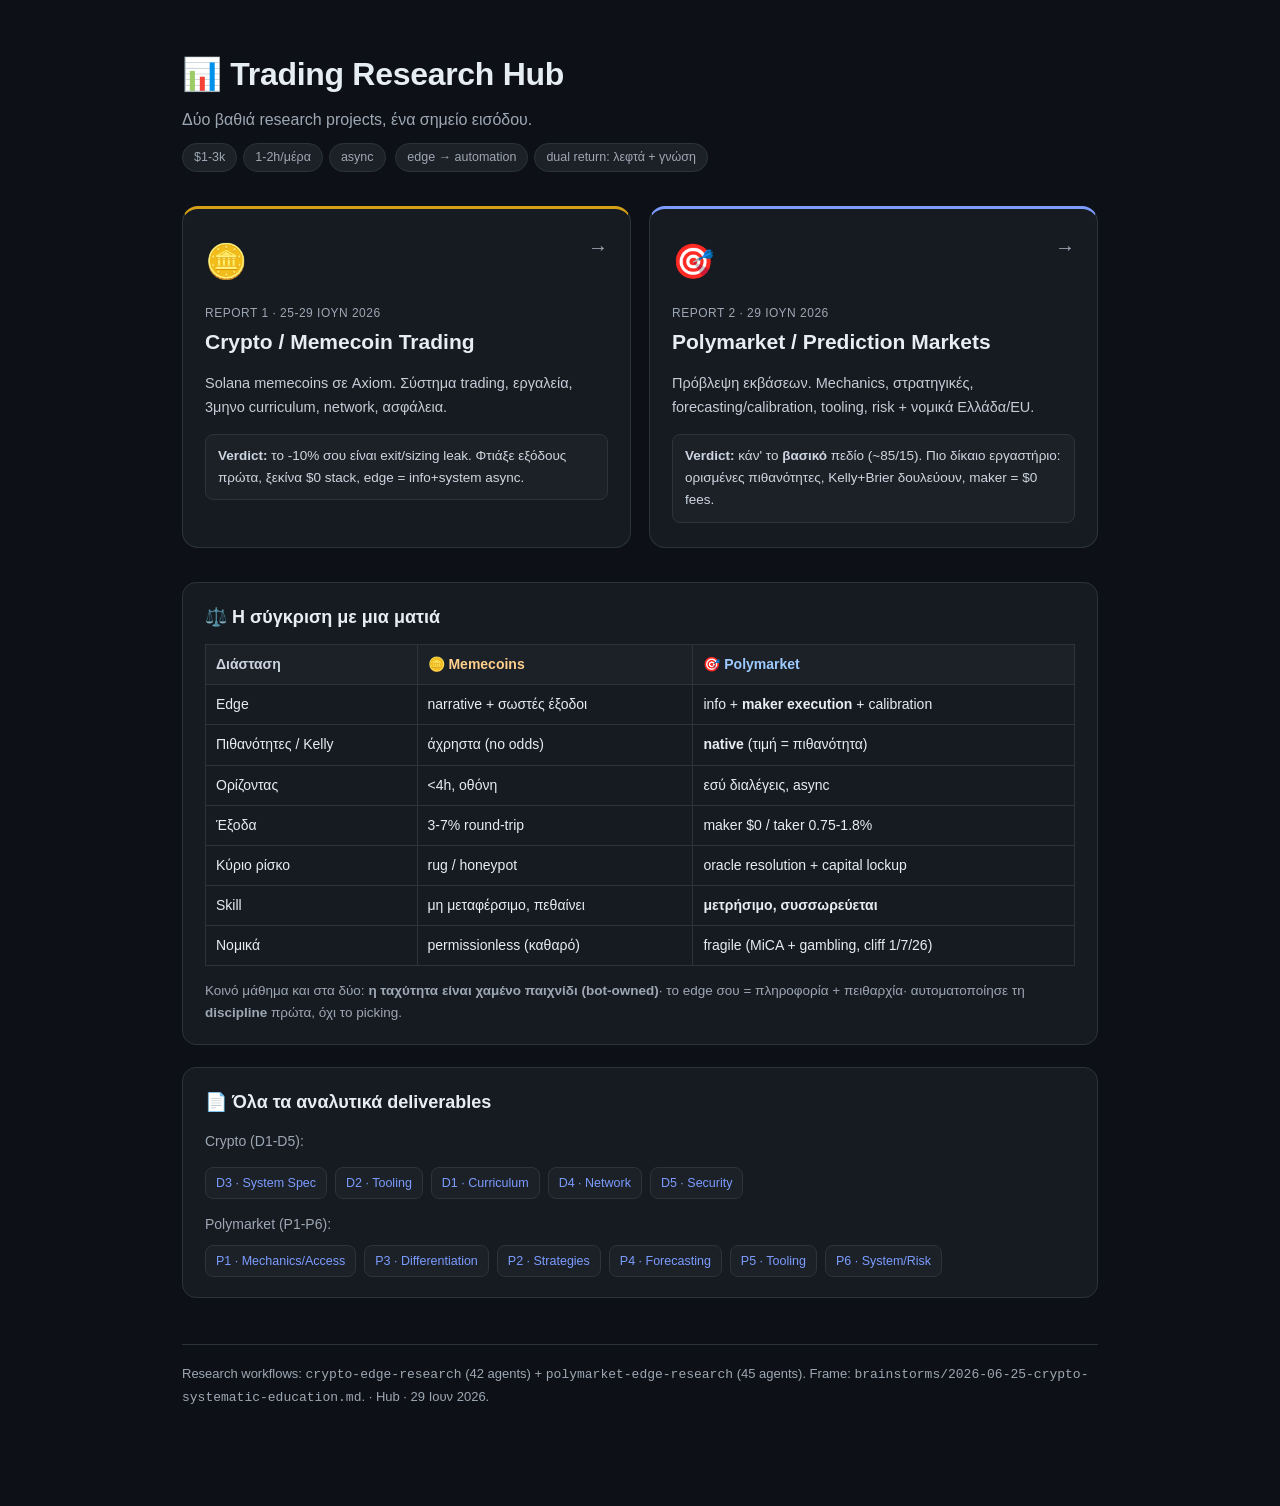
==== reports/2026-06-29-trading-research-hub.html @ c14c7f51 "docs: add completion-checker event-driven migration plan + sync second-brain - New: projects/scrape-" ====
<!DOCTYPE html>
<html lang="el">
<head>
<meta charset="UTF-8">
<meta name="viewport" content="width=device-width, initial-scale=1.0">
<title>Trading Research Hub — Crypto + Polymarket</title>
<style>
  :root{
    --bg:#0d1117; --panel:#161b22; --panel2:#1c2128; --ink:#e6edf3; --muted:#9da7b3;
    --line:#2d333b; --accent:#7c9cff; --accent2:#a371f7; --gold:#d4a017; --green:#3fb950; --red:#f85149;
  }
  *{box-sizing:border-box}
  body{margin:0;background:var(--bg);color:var(--ink);
    font:16px/1.65 -apple-system,BlinkMacSystemFont,"Segoe UI",Roboto,Helvetica,Arial,sans-serif;}
  .wrap{max-width:960px;margin:0 auto;padding:48px 22px 100px;}
  h1{font-size:32px;margin:0 0 6px;letter-spacing:-.3px}
  .sub{color:var(--muted);font-size:16px;margin:0 0 6px}
  .meta{color:var(--muted);font-size:13.5px;margin-top:10px}
  .cards{display:grid;grid-template-columns:1fr 1fr;gap:18px;margin:34px 0}
  @media(max-width:720px){.cards{grid-template-columns:1fr}}
  .rcard{display:block;text-decoration:none;color:inherit;background:var(--panel);
    border:1px solid var(--line);border-radius:16px;padding:24px 22px;transition:.15s;position:relative;overflow:hidden}
  .rcard:hover{border-color:var(--accent);transform:translateY(-2px)}
  .rcard .ico{font-size:34px;margin-bottom:10px}
  .rcard h2{font-size:21px;margin:0 0 6px}
  .rcard .tag{font-size:12px;color:var(--muted);text-transform:uppercase;letter-spacing:.5px}
  .rcard p{font-size:14.5px;color:#c4ccd6;margin:12px 0 0}
  .rcard .verdict{font-size:13.5px;margin-top:14px;padding:10px 12px;border-radius:8px;
    background:var(--panel2);border:1px solid var(--line);color:#cdd6e0}
  .rcard.crypto{border-top:3px solid var(--gold)}
  .rcard.poly{border-top:3px solid var(--accent)}
  .rcard .arrow{position:absolute;top:22px;right:22px;color:var(--muted);font-size:20px}
  .sec{background:var(--panel);border:1px solid var(--line);border-radius:14px;padding:20px 22px;margin:22px 0}
  .sec h3{margin:0 0 12px;font-size:18px}
  table{width:100%;border-collapse:collapse;font-size:14px}
  th,td{border:1px solid var(--line);padding:8px 10px;text-align:left;vertical-align:top}
  th{background:var(--panel2);color:#cdd6e0}
  .mc{color:#ffcf8b}.pm{color:#9ecbff}
  a.docs{color:var(--accent);text-decoration:none;font-size:13.5px}
  a.docs:hover{text-decoration:underline}
  .docrow{display:flex;flex-wrap:wrap;gap:8px;margin-top:8px}
  .docrow a{background:var(--panel2);border:1px solid var(--line);border-radius:8px;
    padding:5px 10px;font-size:12.5px;color:var(--accent);text-decoration:none}
  .docrow a:hover{border-color:var(--accent)}
  footer{margin-top:46px;padding-top:18px;border-top:1px solid var(--line);color:var(--muted);font-size:13px}
  .pill{display:inline-block;background:var(--panel2);border:1px solid var(--line);border-radius:999px;
    padding:3px 11px;font-size:12.5px;color:var(--muted);margin-right:6px}
</style>
</head>
<body>
<div class="wrap">

  <h1>📊 Trading Research Hub</h1>
  <p class="sub">Δύο βαθιά research projects, ένα σημείο εισόδου.</p>
  <div class="meta">
    <span class="pill">$1-3k</span><span class="pill">1-2h/μέρα</span><span class="pill">async</span>
    <span class="pill">edge → automation</span><span class="pill">dual return: λεφτά + γνώση</span>
  </div>

  <div class="cards">
    <a class="rcard crypto" href="2026-06-29-crypto-master-report.html">
      <span class="arrow">→</span>
      <div class="ico">🪙</div>
      <span class="tag">Report 1 · 25-29 Ιουν 2026</span>
      <h2>Crypto / Memecoin Trading</h2>
      <p>Solana memecoins σε Axiom. Σύστημα trading, εργαλεία, 3μηνο curriculum, network, ασφάλεια.</p>
      <div class="verdict"><strong>Verdict:</strong> το -10% σου είναι exit/sizing leak. Φτιάξε εξόδους πρώτα, ξεκίνα $0 stack, edge = info+system async.</div>
    </a>
    <a class="rcard poly" href="2026-06-29-polymarket-master-report.html">
      <span class="arrow">→</span>
      <div class="ico">🎯</div>
      <span class="tag">Report 2 · 29 Ιουν 2026</span>
      <h2>Polymarket / Prediction Markets</h2>
      <p>Πρόβλεψη εκβάσεων. Mechanics, στρατηγικές, forecasting/calibration, tooling, risk + νομικά Ελλάδα/EU.</p>
      <div class="verdict"><strong>Verdict:</strong> κάν' το <strong>βασικό</strong> πεδίο (~85/15). Πιο δίκαιο εργαστήριο: ορισμένες πιθανότητες, Kelly+Brier δουλεύουν, maker = $0 fees.</div>
    </a>
  </div>

  <div class="sec">
    <h3>⚖️ Η σύγκριση με μια ματιά</h3>
    <table>
      <tr><th>Διάσταση</th><th class="mc">🪙 Memecoins</th><th class="pm">🎯 Polymarket</th></tr>
      <tr><td>Edge</td><td>narrative + σωστές έξοδοι</td><td>info + <strong>maker execution</strong> + calibration</td></tr>
      <tr><td>Πιθανότητες / Kelly</td><td>άχρηστα (no odds)</td><td><strong>native</strong> (τιμή = πιθανότητα)</td></tr>
      <tr><td>Ορίζοντας</td><td>&lt;4h, οθόνη</td><td>εσύ διαλέγεις, async</td></tr>
      <tr><td>Έξοδα</td><td>3-7% round-trip</td><td>maker $0 / taker 0.75-1.8%</td></tr>
      <tr><td>Κύριο ρίσκο</td><td>rug / honeypot</td><td>oracle resolution + capital lockup</td></tr>
      <tr><td>Skill</td><td>μη μεταφέρσιμο, πεθαίνει</td><td><strong>μετρήσιμο, συσσωρεύεται</strong></td></tr>
      <tr><td>Νομικά</td><td>permissionless (καθαρό)</td><td>fragile (MiCA + gambling, cliff 1/7/26)</td></tr>
    </table>
    <p style="font-size:13.5px;color:var(--muted);margin-bottom:0">Κοινό μάθημα και στα δύο: <strong>η ταχύτητα είναι χαμένο παιχνίδι (bot-owned)</strong>· το edge σου = πληροφορία + πειθαρχία· αυτοματοποίησε τη <strong>discipline</strong> πρώτα, όχι το picking.</p>
  </div>

  <div class="sec">
    <h3>📄 Όλα τα αναλυτικά deliverables</h3>
    <p style="font-size:14px;color:var(--muted);margin-top:0">Crypto (D1-D5):</p>
    <div class="docrow">
      <a href="2026-06-25-crypto-D3-trading-system-spec.md">D3 · System Spec</a>
      <a href="2026-06-25-crypto-D2-tooling-infrastructure-map.md">D2 · Tooling</a>
      <a href="2026-06-25-crypto-D1-curriculum-roadmap.md">D1 · Curriculum</a>
      <a href="2026-06-25-crypto-D4-network-access-map.md">D4 · Network</a>
      <a href="2026-06-25-crypto-D5-security-checklist.md">D5 · Security</a>
    </div>
    <p style="font-size:14px;color:var(--muted);margin-bottom:4px">Polymarket (P1-P6):</p>
    <div class="docrow">
      <a href="2026-06-29-polymarket-P1-mechanics-access-primer.md">P1 · Mechanics/Access</a>
      <a href="2026-06-29-polymarket-P3-memecoin-vs-polymarket-differentiation.md">P3 · Differentiation</a>
      <a href="2026-06-29-polymarket-P2-strategy-playbook.md">P2 · Strategies</a>
      <a href="2026-06-29-polymarket-P4-forecasting-calibration-curriculum.md">P4 · Forecasting</a>
      <a href="2026-06-29-polymarket-P5-tooling-data-automation.md">P5 · Tooling</a>
      <a href="2026-06-29-polymarket-P6-starter-system-risk-bankroll.md">P6 · System/Risk</a>
    </div>
  </div>

  <footer>
    Research workflows: <code>crypto-edge-research</code> (42 agents) + <code>polymarket-edge-research</code> (45 agents). Frame: <code>brainstorms/2026-06-25-crypto-systematic-education.md</code>. · Hub · 29 Ιουν 2026.
  </footer>

</div>
</body>
</html>
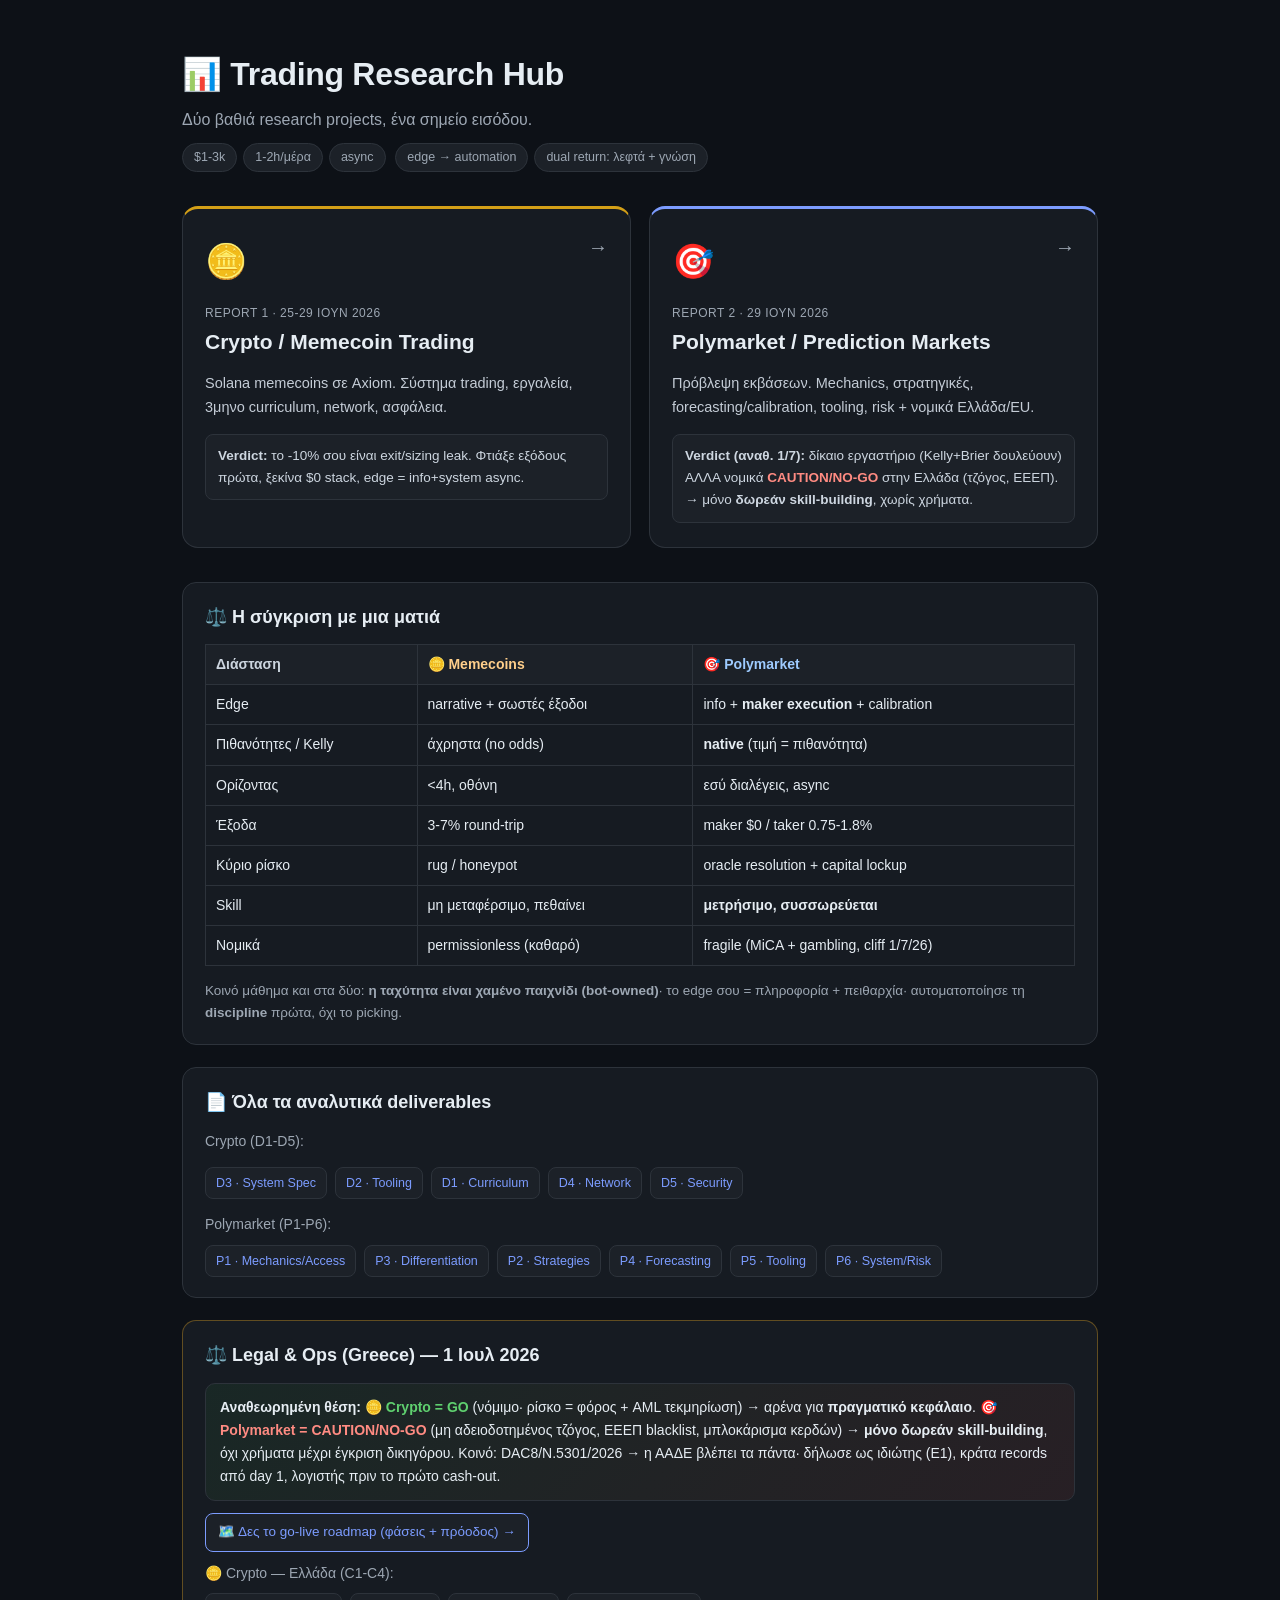
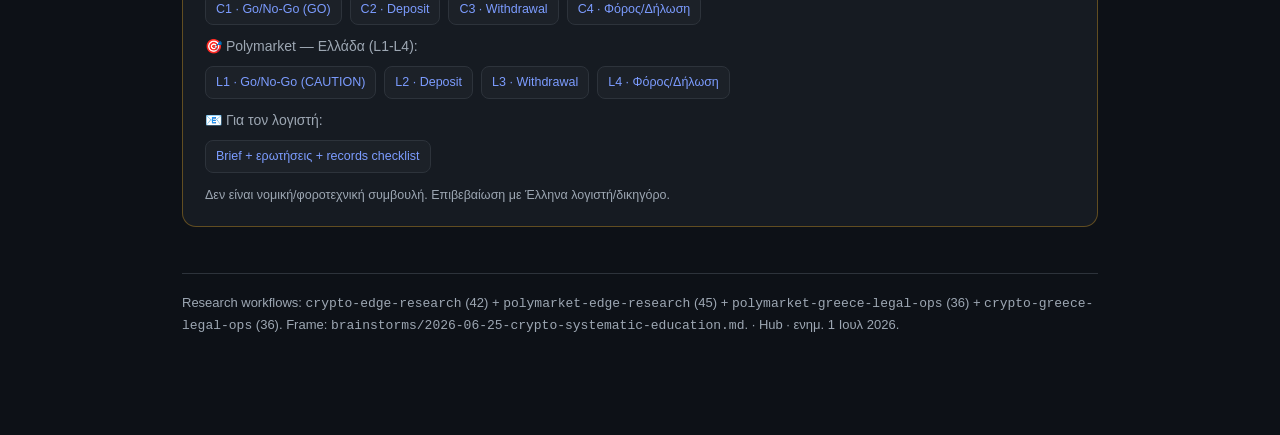
==== commit a94d42fc: "Add pending reports: eshop-analyzer research, crypto/polymarket playbooks eshop-analyzer: - targetAu" ====
--- a/reports/2026-06-29-trading-research-hub.html
+++ b/reports/2026-06-29-trading-research-hub.html
@@ -72,7 +72,7 @@
       <span class="tag">Report 2 · 29 Ιουν 2026</span>
       <h2>Polymarket / Prediction Markets</h2>
       <p>Πρόβλεψη εκβάσεων. Mechanics, στρατηγικές, forecasting/calibration, tooling, risk + νομικά Ελλάδα/EU.</p>
-      <div class="verdict"><strong>Verdict:</strong> κάν' το <strong>βασικό</strong> πεδίο (~85/15). Πιο δίκαιο εργαστήριο: ορισμένες πιθανότητες, Kelly+Brier δουλεύουν, maker = $0 fees.</div>
+      <div class="verdict"><strong>Verdict (αναθ. 1/7):</strong> δίκαιο εργαστήριο (Kelly+Brier δουλεύουν) ΑΛΛΑ νομικά <strong style="color:#ff8b82">CAUTION/NO-GO</strong> στην Ελλάδα (τζόγος, ΕΕΕΠ). → μόνο <strong>δωρεάν skill-building</strong>, χωρίς χρήματα.</div>
     </a>
   </div>
 
@@ -112,8 +112,37 @@
     </div>
   </div>
 
+  <div class="sec" style="border-color:rgba(210,153,34,.4)">
+    <h3>⚖️ Legal &amp; Ops (Greece) — 1 Ιουλ 2026</h3>
+    <div style="background:linear-gradient(135deg,rgba(63,185,80,.08),rgba(248,81,73,.08));border:1px solid var(--line);border-radius:10px;padding:12px 14px;margin-bottom:12px;font-size:14px">
+      <strong>Αναθεωρημένη θέση:</strong> 🪙 <strong style="color:#5fd06f">Crypto = GO</strong> (νόμιμο· ρίσκο = φόρος + AML τεκμηρίωση) → αρένα για <strong>πραγματικό κεφάλαιο</strong>.
+      🎯 <strong style="color:#ff8b82">Polymarket = CAUTION/NO-GO</strong> (μη αδειοδοτημένος τζόγος, ΕΕΕΠ blacklist, μπλοκάρισμα κερδών) → <strong>μόνο δωρεάν skill-building</strong>, όχι χρήματα μέχρι έγκριση δικηγόρου.
+      Κοινό: DAC8/Ν.5301/2026 → η ΑΑΔΕ βλέπει τα πάντα· δήλωσε ως ιδιώτης (E1), κράτα records από day 1, λογιστής πριν το πρώτο cash-out.
+    </div>
+    <p style="margin:0 0 10px"><a href="2026-07-01-crypto-phases-roadmap.html" style="background:var(--panel2);border:1px solid var(--accent);border-radius:8px;padding:7px 12px;font-size:13.5px;color:var(--accent);text-decoration:none;display:inline-block">🗺️ Δες το go-live roadmap (φάσεις + πρόοδος) →</a></p>
+    <p style="font-size:14px;color:var(--muted);margin:6px 0 4px">🪙 Crypto — Ελλάδα (C1-C4):</p>
+    <div class="docrow">
+      <a href="2026-07-01-crypto-greece-C1-legality-go-no-go.md">C1 · Go/No-Go (GO)</a>
+      <a href="2026-07-01-crypto-greece-C2-deposit-playbook.md">C2 · Deposit</a>
+      <a href="2026-07-01-crypto-greece-C3-withdrawal-playbook.md">C3 · Withdrawal</a>
+      <a href="2026-07-01-crypto-greece-C4-greek-tax-declaration.md">C4 · Φόρος/Δήλωση</a>
+    </div>
+    <p style="font-size:14px;color:var(--muted);margin:10px 0 4px">🎯 Polymarket — Ελλάδα (L1-L4):</p>
+    <div class="docrow">
+      <a href="2026-07-01-polymarket-greece-L1-legality-go-no-go.md">L1 · Go/No-Go (CAUTION)</a>
+      <a href="2026-07-01-polymarket-greece-L2-deposit-playbook.md">L2 · Deposit</a>
+      <a href="2026-07-01-polymarket-greece-L3-withdrawal-playbook.md">L3 · Withdrawal</a>
+      <a href="2026-07-01-polymarket-greece-L4-greek-tax-declaration.md">L4 · Φόρος/Δήλωση</a>
+    </div>
+    <p style="font-size:14px;color:var(--muted);margin:10px 0 4px">📧 Για τον λογιστή:</p>
+    <div class="docrow">
+      <a href="2026-07-01-accountant-brief-crypto-greece.md">Brief + ερωτήσεις + records checklist</a>
+    </div>
+    <p style="font-size:12.5px;color:var(--muted);margin-bottom:0">Δεν είναι νομική/φοροτεχνική συμβουλή. Επιβεβαίωση με Έλληνα λογιστή/δικηγόρο.</p>
+  </div>
+
   <footer>
-    Research workflows: <code>crypto-edge-research</code> (42 agents) + <code>polymarket-edge-research</code> (45 agents). Frame: <code>brainstorms/2026-06-25-crypto-systematic-education.md</code>. · Hub · 29 Ιουν 2026.
+    Research workflows: <code>crypto-edge-research</code> (42) + <code>polymarket-edge-research</code> (45) + <code>polymarket-greece-legal-ops</code> (36) + <code>crypto-greece-legal-ops</code> (36). Frame: <code>brainstorms/2026-06-25-crypto-systematic-education.md</code>. · Hub · ενημ. 1 Ιουλ 2026.
   </footer>
 
 </div>
